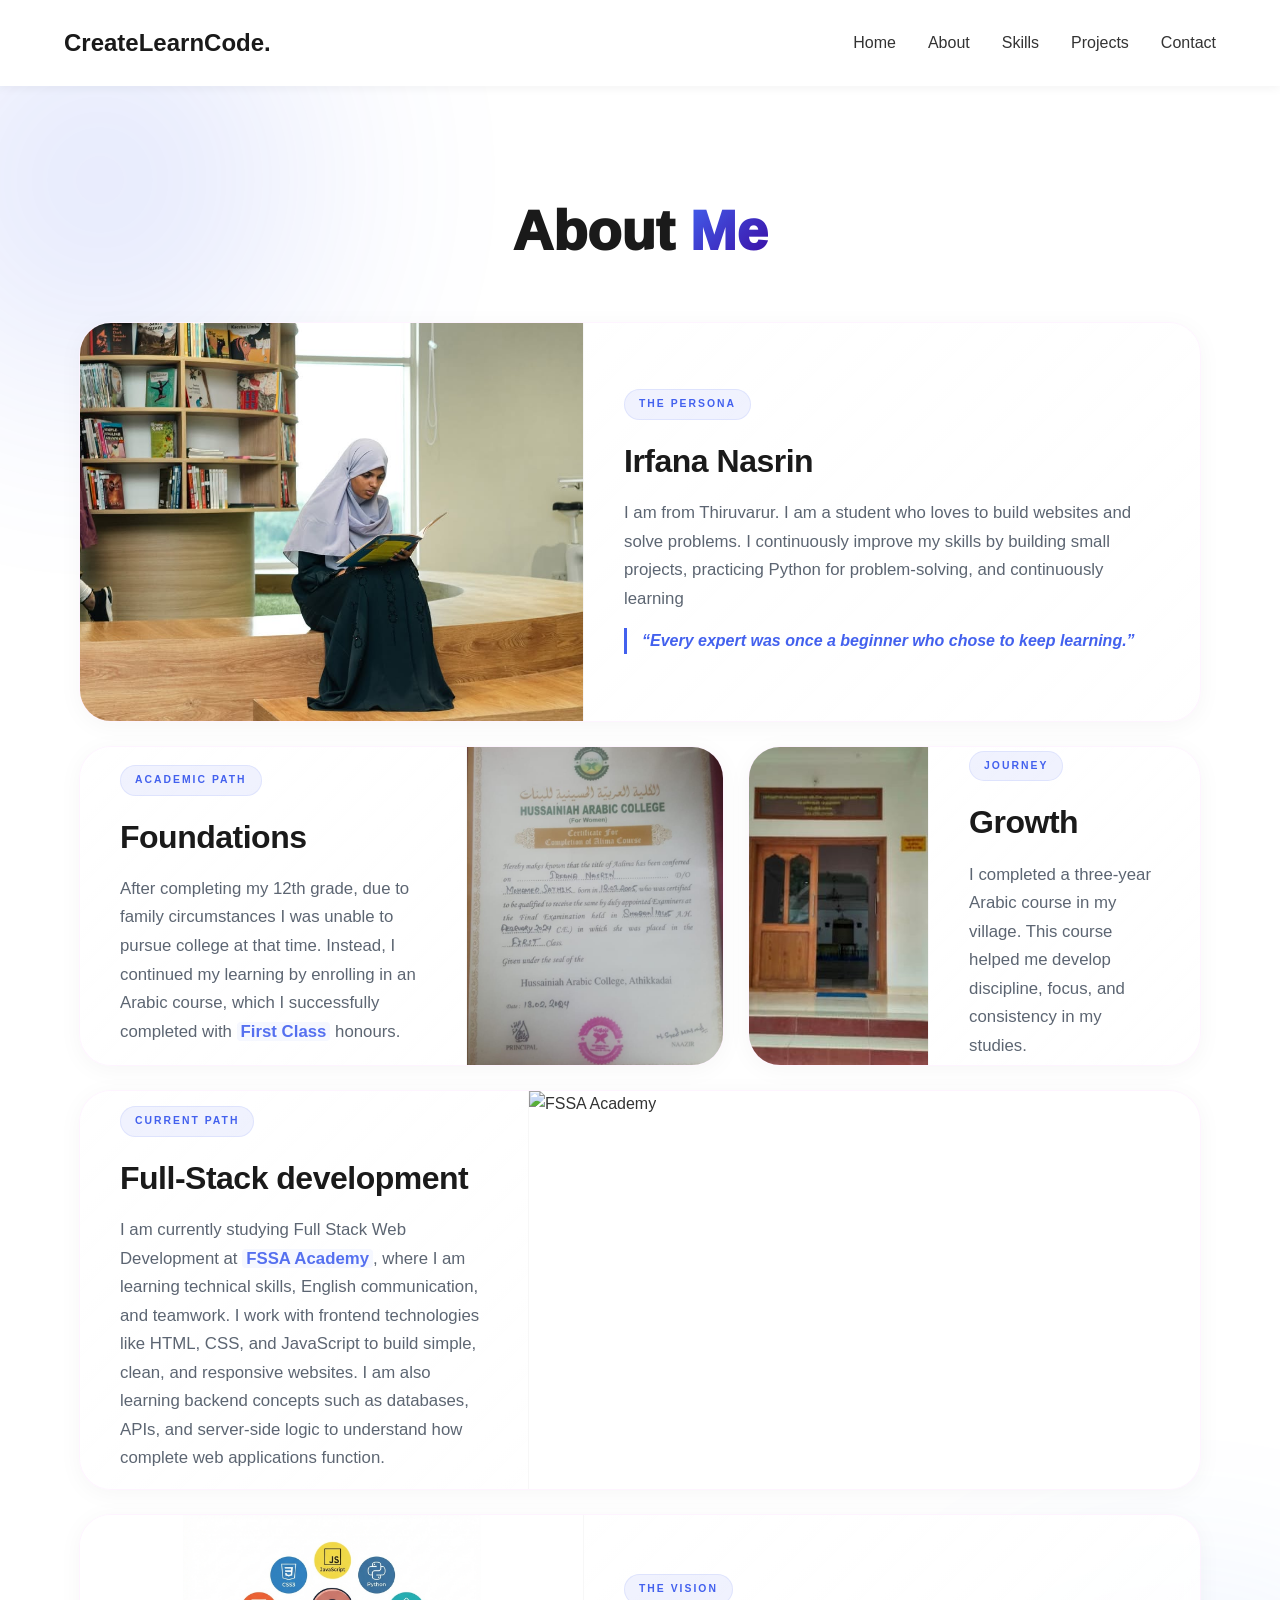
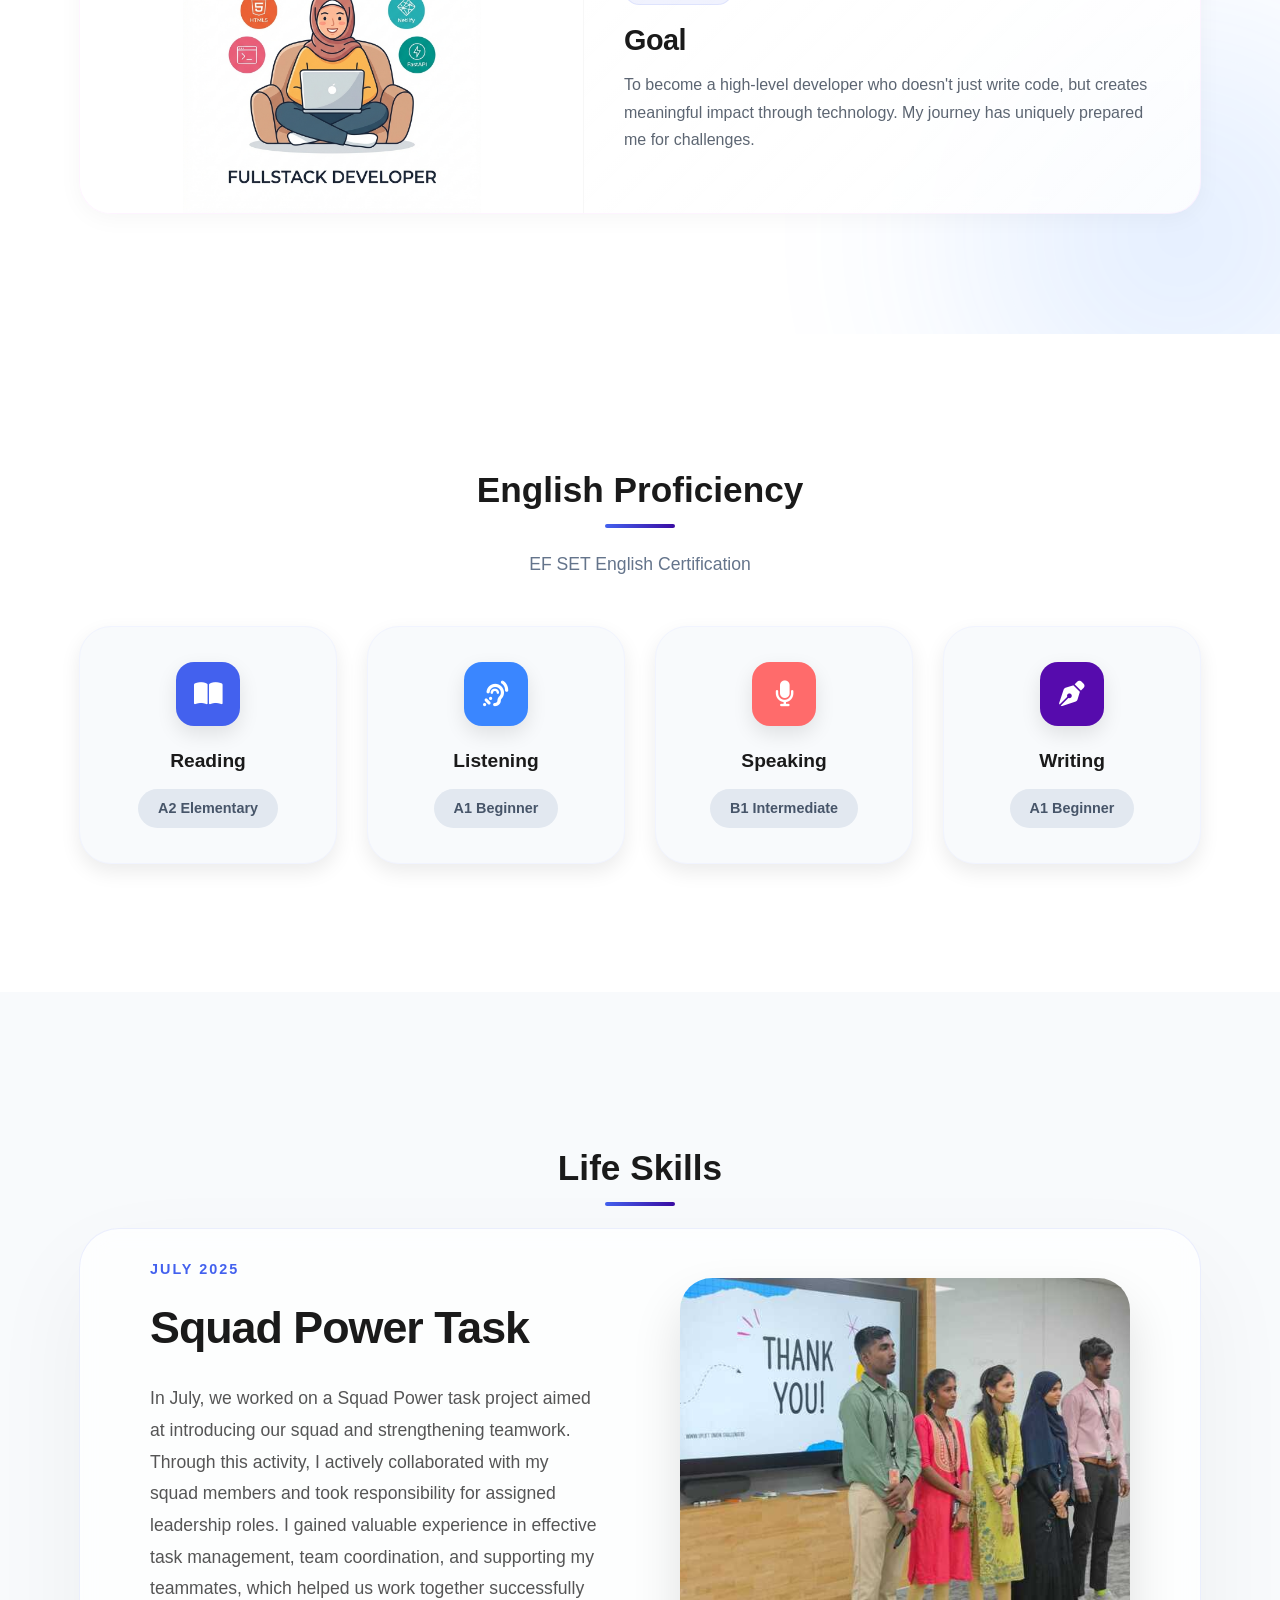
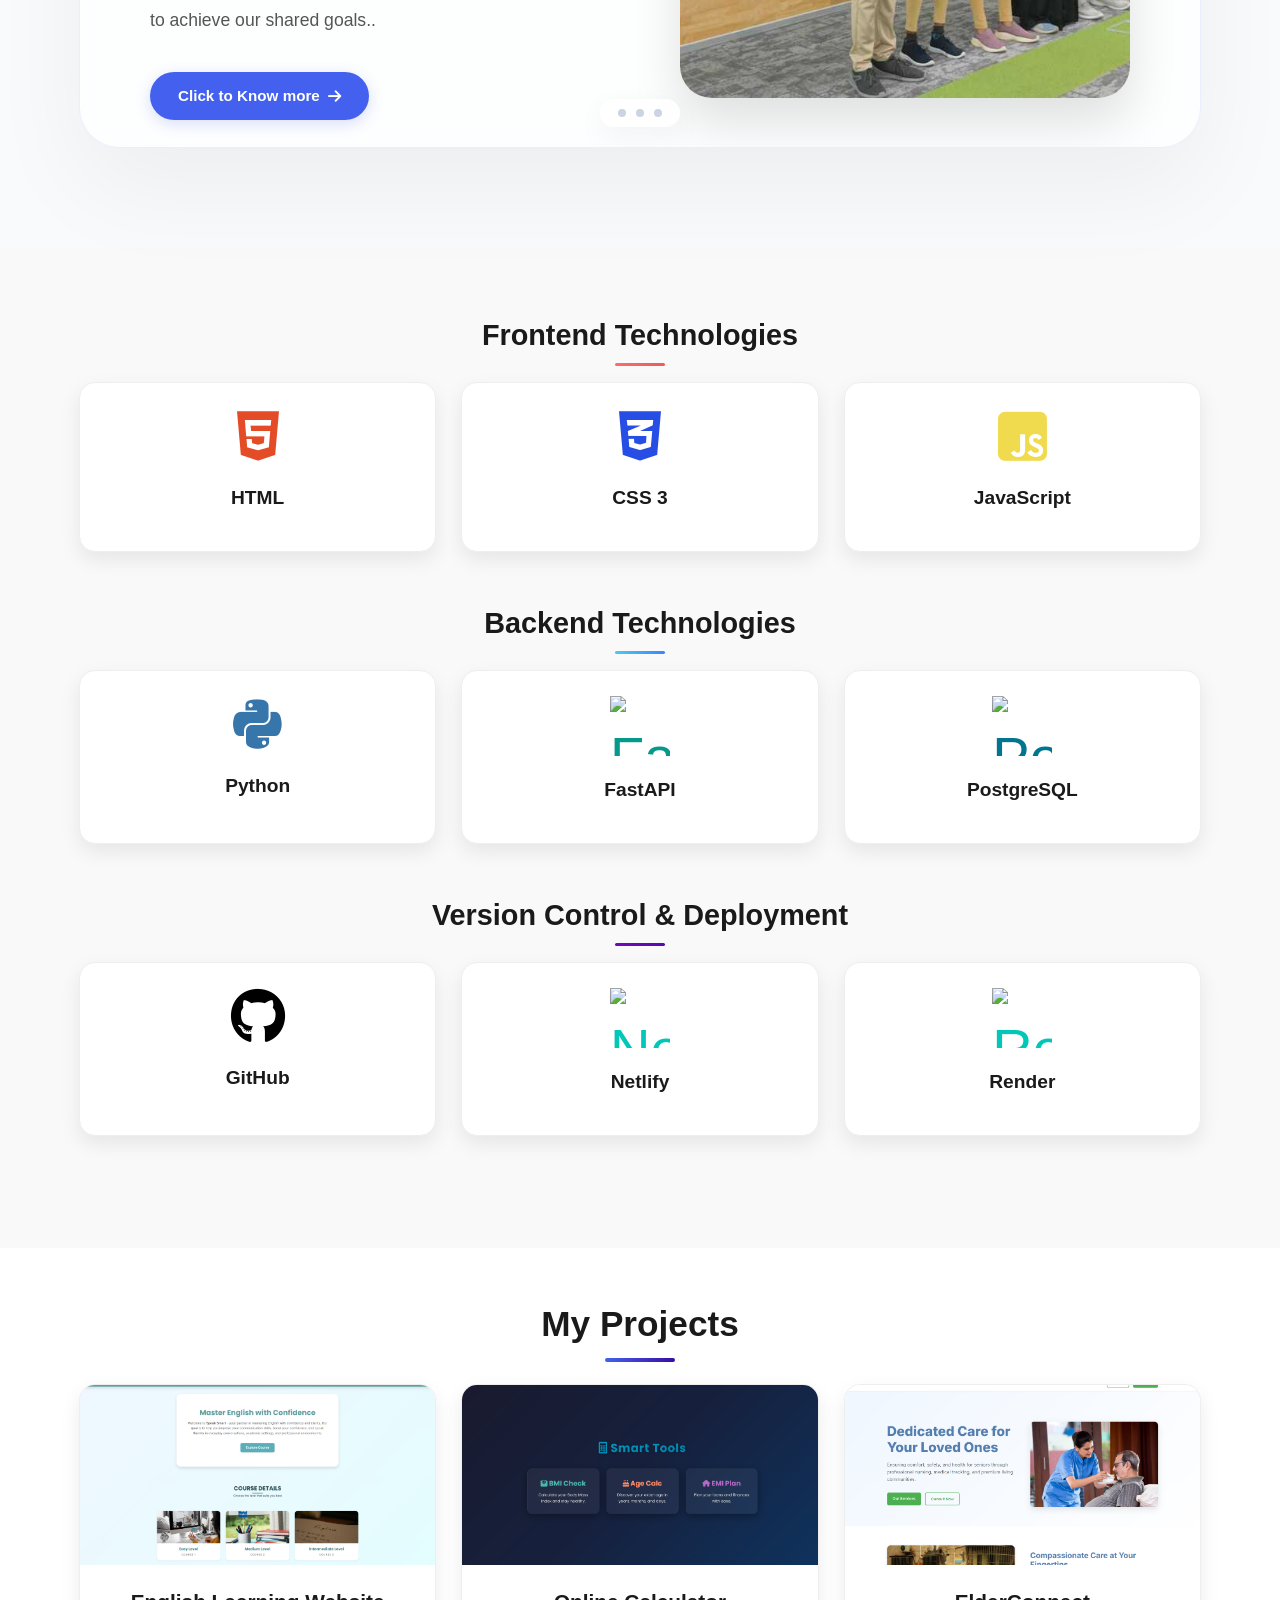
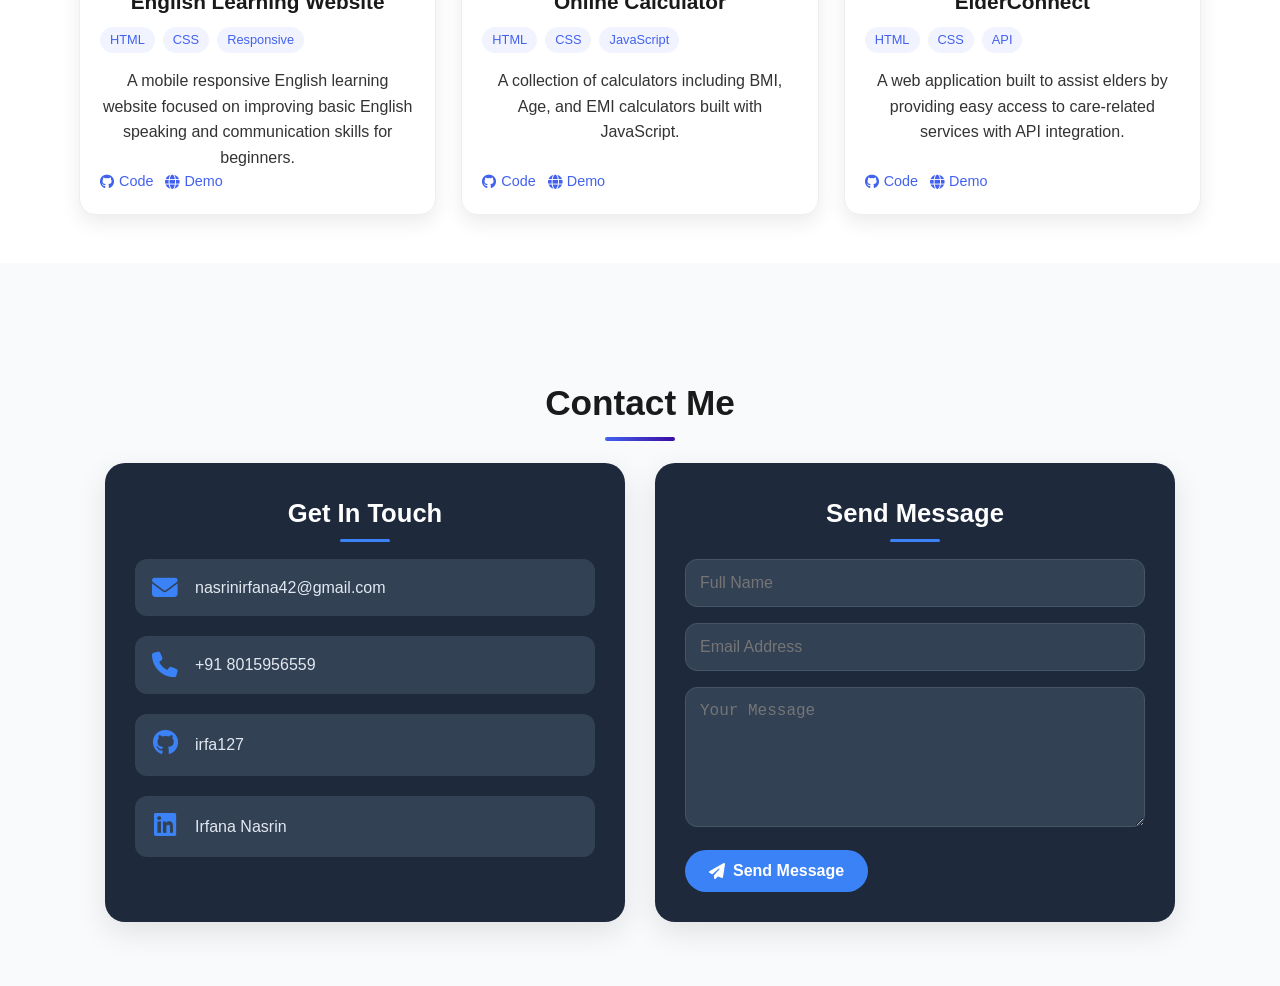
==== about.html @ 5f095c2f "Complete redesign of About section with Premium Split-Card Bento layout and mobile responsiveness im" ====
<!DOCTYPE html>
<html lang="en">

<head>
  <meta charset="UTF-8" />
  <title>Portfolio | Irfana Nasrin</title>
  <meta name="viewport" content="width=device-width, initial-scale=1.0" />
  <link rel="stylesheet" href="https://cdnjs.cloudflare.com/ajax/libs/font-awesome/6.5.1/css/all.min.css"
    integrity="sha512-DTOQO9RWCH3ppGqcWaEA1BIZOC6xxalwEsw9c2QQeAIftl+Vegovlnee1c9QX4TctnWMn13TZye+giMm8e2LwA=="
    crossorigin="anonymous" referrerpolicy="no-referrer" />
  <link rel="stylesheet" href="style.css">

</head>

<body>
  <header class="main-header">
    <div class="logo">
      <h2>CreateLearnCode.</h2>
    </div>
    <nav>
      <ul class="nav-links">
        <li><a href="index.html">Home</a></li>
        <li><a href="#about">About</a></li>
        <li><a href="#skills">Skills</a></li>
        <li><a href="#projects">Projects</a></li>
        <li><a href="#contact">Contact</a></li>
      </ul>
    </nav>
  </header>

  <main>
    <!-- About -->
    <!-- Unique Editorial About Section -->
    <section id="about" class="section-about">
      <div class="container mag-wrapper">
        <header class="mag-header">
          <h1 class="mag-title">About <span>Me</span></h1>
        </header>

        <div class="mag-grid">
          <!-- Main Profile Tile -->
          <div class="mag-tile tile-profile">
            <div class="tile-img-half">
              <img src="assets/Irfana.jpeg" alt="Irfana Nasrin" />
            </div>
            <div class="tile-text-half">
              <span class="tile-badge">The Persona</span>
              <h3>Irfana Nasrin</h3>
              <p>
                I am from Thiruvarur. I am a student who loves to build websites and solve problems. I continuously
                improve my skills by building small projects, practicing Python for problem-solving, and continuously
                learning
              </p>
              <div class="image-quote">
                “Every expert was once a beginner who chose to keep learning.”
              </div>
            </div>
          </div>

          <!-- Education Tile -->
          <div class="mag-tile tile-education">
            <div class="tile-img-half">
              <img src="assets/Arabic_Certificate.jpeg" alt="Education" />
            </div>
            <div class="tile-text-half">
              <span class="tile-badge">Academic Path</span>
              <h3>Foundations</h3>
              <p>
                After completing my 12th grade, due to family circumstances I was unable to pursue college at that time.
                Instead, I continued my learning by enrolling in an Arabic course, which I successfully completed with
                <strong class="highlight">First Class</strong> honours.
              </p>
            </div>
          </div>

          <!-- Madharsha Journey Tile -->
          <div class="mag-tile tile-journey">
            <div class="tile-img-half">
              <img src="assets/Madharsha.jpeg" alt="Madharsha Journey" />
            </div>
            <div class="tile-text-half">
              <span class="tile-badge">Journey</span>
              <h3>Growth</h3>
              <p>
                I completed a three-year Arabic course in my village. This course helped me develop discipline, focus,
                and consistency in my studies.
              </p>
            </div>
          </div>

          <!-- Academy Tile -->
          <div class="mag-tile tile-academy">
            <div class="tile-img-half">
              <img src="assets/Academy.jpg" alt="FSSA Academy" />
            </div>
            <div class="tile-text-half">
              <span class="tile-badge">Current Path</span>
              <h3>Full-Stack development</h3>
              <p>
                I am currently studying Full Stack Web Development at <span class="highlight">FSSA Academy</span>,
                where I am learning technical skills, English communication, and teamwork. I work with frontend
                technologies like HTML, CSS, and JavaScript to build simple, clean, and responsive websites. I am also
                learning backend concepts such as databases, APIs, and server-side logic to understand how complete web
                applications function.
              </p>
            </div>
          </div>

          <!-- Vision Tile -->
          <div class="mag-tile tile-vision">
            <div class="tile-img-half">
              <img src="assets/image copy 24.png" alt="Vision" />
            </div>
            <div class="tile-text-half">
              <span class="tile-badge">The Vision</span>
              <h3>Goal</h3>
              <p>
                To become a high-level developer who doesn't just write code, but creates meaningful impact through
                technology. My journey has uniquely prepared me for challenges.
              </p>
            </div>
          </div>
        </div>
      </div>
    </section>

    <!-- Communication Skills -->
    <section id="communication" class="comm-skills-section">
      <h2 class="section-title">English Proficiency</h2>
      <p class="section-subtitle">EF SET English Certification</p>
      <div class="container">
        <div class="skills-category communication">
          <div class="comm-skills-grid">
            <div class="comm-skill-card" style="--color: #4361ee">
              <div class="comm-icon">
                <i class="fa-solid fa-book-open"></i>
              </div>
              <div class="skill-info">
                <h3>Reading</h3>
                <div class="level-badge active">A2 Elementary</div>
              </div>
            </div>
            <div class="comm-skill-card" style="--color: #3a86ff">
              <div class="comm-icon">
                <i class="fa-solid fa-ear-listen"></i>
              </div>
              <div class="skill-info">
                <h3>Listening</h3>
                <div class="level-badge">A1 Beginner</div>
              </div>
            </div>
            <div class="comm-skill-card" style="--color: #ff6b6b">
              <div class="comm-icon">
                <i class="fa-solid fa-microphone"></i>
              </div>
              <div class="skill-info">
                <h3>Speaking</h3>
                <div class="level-badge">B1 Intermediate</div>
              </div>
            </div>
            <div class="comm-skill-card" style="--color: #560bad">
              <div class="comm-icon">
                <i class="fa-solid fa-pen-nib"></i>
              </div>
              <div class="skill-info">
                <h3>Writing</h3>
                <div class="level-badge">A1 Beginner</div>
              </div>
            </div>
          </div>
        </div>
      </div>
    </section>

    <!-- Life Skills Slider -->
    <section id="life-skills" class="life-skills-section">
      <div class="container life-skills-container">
        <h2 class="section-title">Life Skills</h2>

        <div class="skills-slider-wrapper">
          <!-- CSS Slider Radios -->
          <input type="radio" name="skill-slide" id="s1" class="slide-radio">
          <input type="radio" name="skill-slide" id="s2" class="slide-radio">
          <input type="radio" name="skill-slide" id="s3" class="slide-radio">

          <div class="skills-viewbox">
            <!-- Centralized Indicators (Inside & Center-Bottom) -->
            <div class="slider-controls">
              <div class="slider-indicators">
                <label for="s1" class="indicator"></label>
                <label for="s2" class="indicator"></label>
                <label for="s3" class="indicator"></label>
              </div>
            </div>

            <div class="skills-slides">
              <!-- Slide 1 -->
              <div class="skill-slide s1">
                <div class="slide-content">
                  <div class="slide-text">
                    <span class="slide-date">July 2025</span>
                    <h3>Squad Power Task</h3>
                    <p>In July, we worked on a Squad Power task project aimed at introducing our squad and strengthening
                      teamwork. Through this activity, I actively collaborated with my squad members and took
                      responsibility for assigned leadership roles. I gained valuable experience in effective task
                      management, team coordination, and supporting my teammates, which helped us work together
                      successfully to achieve our shared goals..</p>
                    <a href="https://www.canva.com/design/DAGt-7VIenk/mdPu6lrnAyhFieQrzvxI4w/edit"
                      class="more-link">Click to Know more</a>
                  </div>
                  <div class="slide-image">
                    <img src="assets/image copy 18.png" alt="Squad Power Task" />
                  </div>
                </div>
              </div>

              <!-- Slide 2 -->
              <div class="skill-slide s2">
                <div class="slide-content">
                  <div class="slide-text">
                    <span class="slide-date">August 2025</span>
                    <h3>Product Building Challenge</h3>
                    <p>In August, we did a Product Building Challenge. I worked as the Squad Lead and trained my squad
                      to work well together. During this time, I learned how to handle squad conflicts and improve team
                      coordination. Through this challenge, I improved my leadership skills and received recognition
                      with a certificate for performing well in the Squad Power Task.</p>
                    <a href="https://gamma.app/docs/Info-glides--riclya76yapfy20?mode=doc" class="more-link">Click to
                      Know more</a>
                  </div>
                  <div class="slide-image">
                    <img src="assets/WhatsApp Image 2026-01-09 at 9.09.20 AM.jpeg" alt="Product Building" />
                  </div>
                </div>
              </div>

              <!-- Slide 3 -->
              <div class="skill-slide s3">
                <div class="slide-content">
                  <div class="slide-text">
                    <span class="slide-date">December 2025</span>
                    <h3>Workplace Study Project</h3>
                    <p>In December, we worked on a Workplace Study project. For the first time, I spoke with random
                      people and collected data, which improved my confidence and networking skills. Using this network,
                      I collaborated with my team and presented our work successfully <span id="achieve">We won first
                        prize and built strong squad collaboration.</span></p>
                    <a href="https://www.canva.com/design/DAG547lBUgM/6wkaPNjbbDNd9juBCz1skg/edit"
                      class="more-link">Click to Know more</a>
                  </div>
                  <div class="slide-image">
                    <img src="assets/WhatsApp Image 2026-01-09 at 9.09.11 AM.jpeg" alt="Workplace Study" />
                  </div>
                </div>
              </div>
            </div>
          </div>
        </div>
      </div>
    </section>

    <!-- Skills -->
    <section id="skills" class="skills-section">
      <div class="container">
        <div class="skills-category frontend">
          <h3 class="category-title" style="--category-color: #ff6b6b">
            Frontend Technologies
          </h3>
          <div class="skills-grid">
            <div class="skill-card html" style="--color: #e34c26">
              <div class="skill-icon"><i class="fa-brands fa-html5"></i></div>
              <div class="skill-info">
                <h3>HTML</h3>
              </div>
            </div>
            <div class="skill-card css" style="--color: #264de4">
              <div class="skill-icon"><i class="fa-brands fa-css3-alt"></i></div>
              <div class="skill-info">
                <h3>CSS 3</h3>
              </div>
            </div>

            <div class="skill-card js" style="--color: #f0db4f">
              <div class="skill-icon"><i class="fa-brands fa-square-js"></i></div>
              <div class="skill-info">
                <h3>JavaScript</h3>
              </div>
            </div>
          </div>
        </div>

        <div class="skills-category backend">
          <h3 class="category-title" style="--category-color: #4cc9f0">
            Backend Technologies
          </h3>
          <div class="skills-grid">
            <div class="skill-card python" style="--color: #3776ab">
              <div class="skill-icon"><i class="fa-brands fa-python"></i></div>
              <div class="skill-info">
                <h3>Python</h3>
              </div>
            </div>
            <div class="skill-card fastapi" style="--color: #05998b">
              <div class="skill-icon"><img
                  src="https://cdn.jsdelivr.net/gh/devicons/devicon@latest/icons/fastapi/fastapi-original.svg"
                  alt="FastAPI" /></div>
              <div class="skill-info">
                <h3>FastAPI</h3>
              </div>
            </div>
            <div class="skill-card postgresql" style="--color: #00758f">
              <div class="skill-icon"><img
                  src="https://cdn.jsdelivr.net/gh/devicons/devicon@latest/icons/postgresql/postgresql-original.svg"
                  alt="PostgreSQL" /></div>
              <div class="skill-info">
                <h3>PostgreSQL</h3>
              </div>
            </div>
          </div>
        </div>

        <div class="skills-category devops">
          <h3 class="category-title" style="--category-color: #7209b7">
            Version Control & Deployment
          </h3>
          <div class="skills-grid">
            <div class="skill-card github" style="--color: black">
              <div class="skill-icon"><i class="fa-brands fa-github"></i></div>
              <div class="skill-info">
                <h3>GitHub</h3>
              </div>
            </div>
            <div class="skill-card netlify" style="--color: #00c7b7">
              <div class="skill-icon"><img
                  src="https://cdn.jsdelivr.net/gh/devicons/devicon@latest/icons/netlify/netlify-original.svg"
                  alt="Netlify" /></div>
              <div class="skill-info">
                <h3>Netlify</h3>
              </div>
            </div>
            <div class="skill-card netlify" style="--color: #00c7b7">
              <div class="skill-icon"><img src="https://cdn.simpleicons.org/render" alt="Render" /></div>
              <div class="skill-info">
                <h3>Render</h3>
              </div>
            </div>
          </div>
        </div>
      </div>
    </section>

    <!-- Projects -->
    <section id="projects" class="section-projects">
      <h2 class="section-title">My Projects</h2>
      <div class="container">
        <div class="projects-grid">
          <article class="project-card-compact">
            <div class="project-img-container">
              <img src="assets/image copy 13.png" alt="English Learning Website" />
            </div>
            <div class="project-content">
              <h3>English Learning Website</h3>
              <div class="project-tech">
                <span class="tech-tag">HTML</span>
                <span class="tech-tag">CSS</span>
                <span class="tech-tag">Responsive</span>
              </div>
              <p>
                A mobile responsive English learning website focused on
                improving basic English speaking and communication skills for
                beginners.
              </p>
              <div class="project-links-compact">
                <a href="https://github.com/irfa127/Speak_Smart-static-website" target="_blank"
                  class="project-link github">
                  <i class="fa-brands fa-github"></i> Code
                </a>
                <a href="https://irfa127.github.io/Speak_Smart-static-website/" target="_blank"
                  class="project-link demo">
                  <i class="fa-solid fa-globe"></i> Demo
                </a>
              </div>
            </div>
          </article>

          <article class="project-card-compact">
            <div class="project-img-container">
              <img src="assets/image copy 23.png" alt="Online Calculator" />
            </div>
            <div class="project-content">
              <h3>Online Calculator</h3>
              <div class="project-tech">
                <span class="tech-tag">HTML</span>
                <span class="tech-tag">CSS</span>
                <span class="tech-tag">JavaScript</span>
              </div>
              <p>
                A collection of calculators including BMI, Age, and EMI
                calculators built with JavaScript.
              </p>
              <div class="project-links-compact">
                <a href="https://github.com/irfa127/online-calculator" target="_blank" class="project-link github">
                  <i class="fa-brands fa-github"></i> Code
                </a>
                <a href="https://unique-horse-f948ac.netlify.app" target="_blank" class="project-link demo">
                  <i class="fa-solid fa-globe"></i> Demo
                </a>
              </div>
            </div>
          </article>

          <article class="project-card-compact">
            <div class="project-img-container">
              <img src="assets/Screenshot 2026-03-04 144028.png" alt="ElderConnect" />
            </div>
            <div class="project-content">
              <h3>ElderConnect</h3>
              <div class="project-tech">
                <span class="tech-tag">HTML</span>
                <span class="tech-tag">CSS</span>
                <span class="tech-tag">API</span>
              </div>
              <p>
                A web application built to assist elders by providing easy
                access to care-related services with API integration.
              </p>
              <div class="project-links-compact">
                <a href="https://github.com/irfa127/ElderConnect" target="_blank" class="project-link github">
                  <i class="fa-brands fa-github"></i> Code
                </a>
                <a href="https://frontend-elder-project.vercel.app/" target="_blank" class="project-link demo">
                  <i class="fa-solid fa-globe"></i> Demo
                </a>
              </div>
            </div>
          </article>
        </div>
      </div>
    </section>

  </main>

  <!-- === CONTACT SECTION === -->
  <section id="contact">
    <h2 class="section-title">Contact Me</h2>
    <div class="contact-container">
      <!-- Get In Touch -->
      <div class="contact-card">
        <h2>Get In Touch</h2>
        <div class="contact-info">
          <div class="info-item">
            <i class="fa-solid fa-envelope"></i>
            <span>nasrinirfana42@gmail.com</span>
          </div>
          <div class="info-item">
            <i class="fa-solid fa-phone"></i>
            <span>+91 8015956559</span>
          </div>
          <div class="info-item">
            <a href="https://github.com/irfa127" target="_blank">
              <i class="fa-brands fa-github"></i>
            </a>
            <span>irfa127</span>
          </div>
          <div class="info-item">
            <a href="https://www.linkedin.com/in/irfana-nasrin-1a4b22385" target="_blank">
              <i class="fa-brands fa-linkedin"></i>
            </a>
            <span>Irfana Nasrin</span>
          </div>
        </div>
      </div>

      <!-- Send Message -->
      <div class="contact-card">
        <h2>Send Message</h2>
        <form id="contactForm">
          <input type="text" name="from_name" placeholder="Full Name" required />
          <input type="email" name="reply_to" placeholder="Email Address" required />
          <textarea name="message" placeholder="Your Message" required></textarea>
          <button type="submit" class="submit-btn" id="submitBtn">
            <i class="fa-solid fa-paper-plane"></i> Send Message
          </button>
        </form>
      </div>
    </div>
  </section>

  <script src="https://cdnjs.cloudflare.com/ajax/libs/font-awesome/6.5.1/js/all.min.js"></script>
  <!-- EmailJS Integration -->
  <script type="text/javascript" src="https://cdn.jsdelivr.net/npm/@emailjs/browser@4/dist/email.min.js"></script>
  <script type="text/javascript">
    /* 
    // === EMAILJS CONFIGURATION (Commented) ===
    (function () {
      emailjs.init("YOUR_PUBLIC_KEY");
    })();
    */

    document.addEventListener("DOMContentLoaded", function () {
      // Smooth Scroll
      document.querySelectorAll('a[href^="#"]').forEach((link) => {
        link.addEventListener("click", function (e) {
          e.preventDefault();
          const target = document.querySelector(this.getAttribute("href"));
          if (target) {
            window.scrollTo({
              top: target.offsetTop - 80,
              behavior: "smooth",
            });
          }
        });
      });

      const contactForm = document.getElementById("contactForm");
      const submitBtn = document.getElementById("submitBtn");

      contactForm?.addEventListener("submit", function (e) {
        e.preventDefault();

        // Form is currently under maintenance
        alert("Email sending via form is currently being set up. Please reach out via email directly!");

        /*
        // === EMAILJS SENDING LOGIC (Commented) ===
        submitBtn.innerHTML = '<i class="fa-solid fa-spinner fa-spin"></i> Sending...';
        submitBtn.disabled = true;

        emailjs.sendForm('service_id', 'template_id', this)
          .then(() => {
            alert("Success! Your message has been sent.");
            contactForm.reset();
          }, (error) => {
            console.error('FAILED...', error);
            alert("Oops! Something went wrong.");
          })
          .finally(() => {
            submitBtn.innerHTML = '<i class="fa-solid fa-paper-plane"></i> Send Message';
            submitBtn.disabled = false;
          });
        */
      });
    });
  </script>
</body>

</html>
---- style.css ----
* {
  margin: 0;
  padding: 0;
  box-sizing: border-box;
}

body {
  background-color: #ffffff;
  font-family: "Segoe UI", Tahoma, Geneva, Verdana, sans-serif;
  color: #333;
  line-height: 1.6;
  overflow-x: hidden;
}

.main-header {
  display: flex;
  justify-content: space-between;
  align-items: center;
  padding: 1.5rem 5%;
  background-color: #ffffff;
  box-shadow: 0 2px 10px rgba(0, 0, 0, 0.05);
  position: fixed;
  width: 100%;
  top: 0;
  z-index: 1000;
}

.logo h2 {
  font-size: 1.5rem;
  color: #1a1a1a;
  font-weight: 700;
}

.nav-links {
  display: flex;
  list-style: none;
  gap: 2rem;
}

.nav-links a {
  text-decoration: none;
  color: #333;
  font-weight: 500;
  transition: color 0.3s;
  position: relative;
}

.nav-links a::after {
  content: "";
  position: absolute;
  bottom: -5px;
  left: 0;
  width: 0;
  height: 2px;
  background-color: #4361ee;
  transition: width 0.3s;
}

.nav-links a:hover::after {
  width: 100%;
}

.nav-links a:hover {
  color: #4361ee;
}

main {
  margin-top: 80px;
  padding-bottom: 3rem;
}

.section-title {
  text-align: center;
  font-size: 2.2rem;
  margin: 3rem 0 2rem;
  color: #1a1a1a;
  position: relative;
}

.section-title::after {
  content: "";
  position: absolute;
  bottom: -10px;
  left: 50%;
  transform: translateX(-50%);
  width: 70px;
  height: 4px;
  background: linear-gradient(90deg, #4361ee, #3a0ca3);
  border-radius: 2px;
}

.container {
  width: 90%;
  max-width: 1200px;
  margin: 0 auto;
  padding: 0 15px;
}

/* === Premium Split-Card Bento === */
.section-about {
  padding: 120px 0;
  background: #ffffff;
  overflow: hidden;
  position: relative;
}

/* Floating High-Tech Accents */
.section-about::before,
.section-about::after {
  content: "";
  position: absolute;
  width: 400px;
  height: 400px;
  border-radius: 50%;
  filter: blur(120px);
  z-index: 0;
  opacity: 0.15;
  pointer-events: none;
}

.section-about::before {
  top: -100px;
  left: -100px;
  background: #4361ee;
}

.section-about::after {
  bottom: -100px;
  right: -100px;
  background: #3a86ff;
}

.mag-header {
  margin-bottom: 60px;
  text-align: center;
  position: relative;
  z-index: 10;
}

.mag-subtitle {
  font-size: 0.85rem;
  font-weight: 800;
  letter-spacing: 4px;
  color: #4361ee;
  text-transform: uppercase;
  display: block;
  margin-bottom: 10px;
}

.mag-title {
  font-size: 3.5rem;
  font-weight: 950;
  color: #1a1a1a;
  line-height: 1.1;
}

.mag-title span {
  background: linear-gradient(135deg, #4361ee, #3a0ca3);
  -webkit-background-clip: text;
  background-clip: text;
  -webkit-text-fill-color: transparent;
}

.mag-grid {
  display: grid;
  grid-template-columns: repeat(12, 1fr);
  grid-auto-rows: minmax(100px, auto);
  gap: 24px;
  max-width: 1250px;
  margin: 0 auto;
  position: relative;
  z-index: 1;
}

.mag-tile {
  background: rgba(255, 255, 255, 0.8);
  backdrop-filter: blur(10px);
  -webkit-backdrop-filter: blur(10px);
  border-radius: 32px;
  overflow: hidden;
  display: flex;
  box-shadow: 0 4px 24px rgba(0, 0, 0, 0.04);
  border: 1px solid rgba(241, 144, 255, 0.1);
  transition: all 0.6s cubic-bezier(0.16, 1, 0.3, 1);
}

.mag-tile:hover {
  transform: translateY(-10px) scale(1.01);
  box-shadow: 0 40px 80px rgba(67, 97, 238, 0.12);
  border-color: rgba(67, 97, 238, 0.3);
}

.tile-img-half {
  flex: 0 0 45%;
  position: relative;
  overflow: hidden;
  border-right: 1px solid rgba(0, 0, 0, 0.03);
}

.mag-tile:hover .tile-img-half {
  border-right-color: rgba(67, 97, 238, 0.1);
}

.tile-img-half img {
  width: 100%;
  height: 100%;
  object-fit: cover;
  transition: transform 1s cubic-bezier(0.2, 0, 0.2, 1);
}

.mag-tile:hover .tile-img-half img {
  transform: scale(1.1);
}

.tile-text-half {
  flex: 1;
  padding: 35px 40px;
  display: flex;
  flex-direction: column;
  justify-content: center;
  background: linear-gradient(135deg, rgba(255, 255, 255, 0.5) 0%, rgba(255, 255, 255, 0) 100%);
}

.tile-badge {
  font-size: 0.65rem;
  font-weight: 800;
  color: #4361ee;
  background: rgba(67, 97, 238, 0.08);
  padding: 6px 14px;
  border-radius: 100px;
  display: inline-block;
  width: fit-content;
  margin-bottom: 24px;
  text-transform: uppercase;
  letter-spacing: 2px;
  border: 1px solid rgba(67, 97, 238, 0.1);
}

.tile-text-half h3 {
  font-size: 2rem;
  font-weight: 900;
  color: #1a1a1a;
  margin-bottom: 20px;
  line-height: 1.1;
  letter-spacing: -0.5px;
}

.tile-text-half p {
  font-size: 1.05rem;
  color: #4b5563;
  line-height: 1.7;
  opacity: 0.9;
}

/* Specific Tile Layout Scoping */
/* Mosaic Grid Spans */
.tile-profile {
  grid-column: span 12;
  height: 400px;
}

.tile-education {
  grid-column: span 7;
  height: 320px;
}

.tile-journey {
  grid-column: span 5;
  height: 320px;
}

.tile-academy {
  grid-column: span 12;
  height: 400px;
}

.tile-academy .tile-img-half {
  flex: 0 0 60%;
}

.tile-vision {
  grid-column: span 12;
  height: 300px;
  display: flex;
}

.tile-vision .tile-img-half {
  flex: 0 0 45%;
  position: relative;
  overflow: hidden;
  border-right: 1px solid rgba(0, 0, 0, 0.03);
}

.tile-vision .tile-text-half {
  flex: 1;
  padding: 35px 40px;
  display: flex;
  flex-direction: column;
  justify-content: center;
  background: linear-gradient(135deg, rgba(255, 255, 255, 0.5) 0%, rgba(255, 255, 255, 0) 100%);
}

.tile-vision .tile-badge {
  margin: 0 0 20px;
}

.tile-vision .tile-text-half h3 {
  font-size: 1.8rem;
  margin-bottom: 15px;
}

.tile-vision .tile-text-half p {
  font-size: 1rem;
}

.tile-vision .tile-img-half {
  background: #ffffff;
}

.tile-vision .tile-img-half img {
  object-fit: contain;
}

/* Alternating Visuals & Borders */
.tile-education .tile-img-half,
.tile-academy .tile-img-half {
  order: 2;
  border-right: none;
  border-left: 1px solid rgba(0, 0, 0, 0.03);
}

.tile-journey .tile-img-half {
  flex: 0 0 40%;
}

.tile-education .tile-img-half {
  flex: 0 0 40%;
}

.mag-tile:hover .tile-education .tile-img-half,
.mag-tile:hover .tile-academy .tile-img-half {
  border-left-color: rgba(67, 97, 238, 0.1);
}

.highlight {
  color: #4361ee;
  font-weight: 800;
}

.image-quote {
  font-style: italic;
  color: #4b5563;
  font-weight: 600;
  margin-top: 25px;
  padding-left: 20px;
  border-left: 4px solid #4361ee;
}

@media (max-width: 1100px) {
  .tile-education {
    grid-column: span 12;
    height: 450px;
  }

  .tile-journey {
    grid-column: span 12;
    height: 450px;
  }

  .tile-vision {
    grid-column: span 12;
    height: auto;
    flex-direction: row;
  }

  .tile-vision .tile-img-half {
    flex: 0 0 45%;
  }
}

@media (max-width: 768px) {
  .section-about {
    padding: 80px 0;
  }

  .mag-title {
    font-size: 2.5rem;
  }

  .mag-tile {
    flex-direction: column !important;
    height: auto !important;
  }

  .tile-img-half {
    height: 300px !important;
    flex: none !important;
    border-right: none !important;
    border-left: none !important;
    border-bottom: 1px solid rgba(0, 0, 0, 0.03);
    order: 0 !important;
  }

  .tile-text-half {
    padding: 30px !important;
  }

  .tile-text-half h3 {
    font-size: 1.6rem;
  }
}

.highlight {
  color: #4361ee;
  font-weight: 800;
  background: rgba(67, 97, 238, 0.05);
  padding: 0 4px;
  border-radius: 4px;
}

.image-quote {
  font-style: italic;
  color: #4361ee;
  font-weight: 600;
  margin-top: 15px;
  border-left: 3px solid #4361ee;
  padding-left: 15px;
}

@media (max-width: 1024px) {
  .mag-grid {
    grid-template-columns: repeat(2, 1fr);
    grid-auto-rows: minmax(300px, auto);
  }

  .tile-profile,
  .tile-education,
  .tile-journey,
  .tile-academy,
  .tile-vision {
    grid-column: span 1;
    grid-row: span 1;
  }

  .tile-profile,
  .tile-vision {
    grid-column: span 2;
  }
}

@media (max-width: 768px) {
  .mag-title {
    font-size: 2.5rem;
  }

  .mag-grid {
    grid-template-columns: 1fr;
  }

  .tile-profile,
  .tile-education,
  .tile-journey,
  .tile-academy,
  .tile-vision {
    grid-column: span 1;
    height: 400px;
  }

  .profile-box,
  .info-box {
    padding: 20px;
    border-radius: 20px;
  }
}

/* Skills Sections */
.skills-section {
  padding: 4rem 0;
  background-color: #f9f9f9;
}

.skills-category {
  margin-bottom: 3rem;
}

.category-title {
  font-size: 1.8rem;
  margin-bottom: 1.5rem;
  color: #1a1a1a;
  text-align: center;
  position: relative;
}

.category-title::after {
  content: "";
  position: absolute;
  bottom: -8px;
  left: 50%;
  transform: translateX(-50%);
  width: 50px;
  height: 3px;
  background: var(--category-color, #4361ee);
  border-radius: 3px;
}

.frontend .category-title::after {
  background: linear-gradient(90deg, #ff6b6b, #ee5a5a);
}

.backend .category-title::after {
  background: linear-gradient(90deg, #4cc9f0, #3a86ff);
}

.devops .category-title::after {
  background: linear-gradient(90deg, #7209b7, #560bad);
}

.communication .category-title::after {
  background: linear-gradient(90deg, #ff9e6d, #ff6b6b);
}

.skills-grid,
.comm-skills-grid,
.projects-grid {
  display: grid;
  grid-template-columns: repeat(auto-fill, minmax(280px, 1fr));
  gap: 25px;
  margin-top: 1.5rem;
}

.skill-card,
.comm-skill-card,
.project-card-compact {
  background: white;
  border-radius: 16px;
  padding: 25px;
  text-align: center;
  box-shadow: 0 8px 20px rgba(0, 0, 0, 0.08);
  transition: all 0.3s ease;
  position: relative;
  overflow: hidden;
  border: 1px solid #eee;
}

.skill-card:hover,
.comm-skill-card:hover,
.project-card-compact:hover {
  transform: translateY(-8px);
  box-shadow: 0 12px 25px rgba(0, 0, 0, 0.12);
}

.skill-info h3,
.project-content h3 {
  font-size: 1.3rem;
  margin-bottom: 8px;
  color: #1a1a1a;
}

.skill-icon {
  font-size: 3.5rem;
  margin-bottom: 1.2rem;
  color: var(--color, #4361ee);
  display: flex;
  justify-content: center;
  align-items: center;
  transition: transform 0.3s ease;
}

.skill-icon img {
  width: 60px;
  height: 60px;
  object-fit: contain;
}

.skill-card:hover .skill-icon {
  transform: scale(1.1);
}

.percent {
  font-weight: 700;
  color: var(--color, #4361ee);
  font-size: 1.1rem;
}

.progress-container {
  height: 10px;
  background: #e9ecef;
  border-radius: 10px;
  overflow: hidden;
  margin-top: 10px;
}

.progress-bar {
  height: 100%;
  border-radius: 10px;
  background: var(--color, linear-gradient(90deg, #4361ee, #3a0ca3));
  width: 0;
  transition: width 1.5s ease-out;
}

/* Projects */
.project-card-compact {
  padding: 0;
  display: flex;
  flex-direction: column;
  height: 100%;
}

.project-img-container {
  height: 180px;
  overflow: hidden;
}

.project-img-container img {
  width: 100%;
  height: 100%;
  object-fit: cover;
  transition: transform 0.5s ease;
}

.project-card-compact:hover .project-img-container img {
  transform: scale(1.05);
}

.project-content {
  padding: 20px;
  flex-grow: 1;
  display: flex;
  flex-direction: column;
}

.project-tech {
  display: flex;
  flex-wrap: wrap;
  gap: 8px;
  margin-bottom: 15px;
}

.tech-tag {
  background: #f1f4ff;
  color: #4361ee;
  padding: 3px 10px;
  border-radius: 20px;
  font-size: 0.8rem;
  font-weight: 500;
}

.project-links-compact {
  display: flex;
  gap: 12px;
  margin-top: auto;
}

.project-link {
  display: flex;
  align-items: center;
  gap: 5px;
  color: #4361ee;
  text-decoration: none;
  font-weight: 500;
  font-size: 0.9rem;
  transition: color 0.3s;
}

.project-link:hover {
  color: #3a0ca3;
}

.section-subtitle {
  text-align: center;
  color: #64748b;
  font-size: 1.1rem;
  margin: -1.5rem 0 3rem;
  margin-top: 5px;
}

/* Communication Skills - 4 Card Layout */
.comm-skills-section {
  padding: 80px 0;
  background: #ffffff;
}

.comm-skills-grid {
  display: grid;
  grid-template-columns: repeat(auto-fit, minmax(240px, 1fr));
  gap: 30px;
  margin-top: 20px;
}

.comm-skill-card {
  background: #f8fafc;
  padding: 35px 25px;
  border-radius: 32px;
  text-align: center;
  border: 1px solid #f1f4ff;
  transition: all 0.4s cubic-bezier(0.175, 0.885, 0.32, 1.275);
  display: flex;
  flex-direction: column;
  align-items: center;
  gap: 20px;
  position: relative;
  overflow: hidden;
}

.comm-skill-card:hover {
  transform: translateY(-12px);
  border-color: var(--color);
  box-shadow: 0 20px 40px rgba(0, 0, 0, 0.05);
}

.comm-icon {
  width: 64px;
  height: 64px;
  background: var(--color);
  display: flex;
  align-items: center;
  justify-content: center;
  border-radius: 18px;
  color: white;
  font-size: 1.6rem;
  box-shadow: 0 8px 20px rgba(0, 0, 0, 0.1);
}

.comm-skill-card:hover .comm-icon {
  transform: rotate(10deg);
}

.skill-info {
  display: flex;
  flex-direction: column;
  align-items: center;
}

.skill-info h3 {
  font-size: 1.2rem;
  color: #1a1a1a;
  margin-bottom: 12px;
  font-weight: 800;
}

.level-badge {
  display: inline-block;
  padding: 8px 20px;
  background: #e2e8f0;
  color: #475569;
  border-radius: 50px;
  font-size: 0.9rem;
  font-weight: 700;
  transition: all 0.3s;
}

.comm-skill-card:hover .level-badge {
  background: var(--color);
  color: white;
  transform: scale(1.05);
}

.level-badge.premium {
  background: linear-gradient(135deg, #ffd700, #ffa500);
  color: #a0522d;
  box-shadow: 0 4px 12px rgba(255, 215, 0, 0.3);
}

/* === Optimized Pure CSS Life Skills Slider === */
.life-skills-section {
  padding: 100px 0;
  background: #f8fafc;
}

.life-skills-container {
  max-width: 1250px;
  margin: 0 auto;
  padding: 0 15px;
}

.skills-slider-wrapper {
  position: relative;
  width: 100%;
  margin-top: 20px;
  /* Reduced gap from 50px */
}

.slide-radio {
  display: none;
}

.skills-viewbox {
  overflow: hidden;
  border-radius: 40px;
  background: rgba(255, 255, 255, 0.7);
  backdrop-filter: blur(15px);
  -webkit-backdrop-filter: blur(15px);
  box-shadow: 0 40px 100px rgba(0, 0, 0, 0.05);
  border: 1px solid rgba(67, 97, 238, 0.1);
  position: relative;
  height: 520px;
  /* Slightly more compact height */
  width: 100%;
  margin: 0 auto;
}

.skills-slides {
  display: flex;
  width: 300%;
  height: 100%;
  transition: transform 0.8s cubic-bezier(0.645, 0.045, 0.355, 1);
  animation: auto-slide 15s infinite;
}

.skill-slide {
  width: 33.333%;
  height: 100%;
  padding: 50px 70px;
  /* More horizontal breathing room */
  flex-shrink: 0;
  display: flex;
  align-items: center;
}

@keyframes auto-slide {

  0%,
  28% {
    transform: translateX(0);
  }

  33%,
  61% {
    transform: translateX(-33.333%);
  }

  66%,
  94% {
    transform: translateX(-66.666%);
  }

  100% {
    transform: translateX(0);
  }
}

@keyframes dot-sync-1 {

  0%,
  28% {
    width: 25px;
    background: #4361ee;
    border-radius: 10px;
  }

  33%,
  94% {
    width: 8px;
    background: #cbd5e1;
    border-radius: 50%;
  }

  100% {
    width: 25px;
    background: #4361ee;
    border-radius: 10px;
  }
}

@keyframes dot-sync-2 {

  0%,
  28% {
    width: 8px;
    background: #cbd5e1;
    border-radius: 50%;
  }

  33%,
  61% {
    width: 25px;
    background: #4361ee;
    border-radius: 10px;
  }

  66%,
  100% {
    width: 8px;
    background: #cbd5e1;
    border-radius: 50%;
  }
}

@keyframes dot-sync-3 {

  0%,
  61% {
    width: 8px;
    background: #cbd5e1;
    border-radius: 50%;
  }

  66%,
  94% {
    width: 25px;
    background: #4361ee;
    border-radius: 10px;
  }

  94.1%,
  100% {
    width: 8px;
    background: #cbd5e1;
    border-radius: 50%;
  }
}

.indicator {
  width: 8px;
  height: 8px;
  background: #cbd5e1;
  border-radius: 50%;
  cursor: pointer;
  transition: all 0.4s cubic-bezier(0.165, 0.84, 0.44, 1);
}

.indicator:nth-child(1) {
  animation: dot-sync-1 15s infinite;
}

.indicator:nth-child(2) {
  animation: dot-sync-2 15s infinite;
}

.indicator:nth-child(3) {
  animation: dot-sync-3 15s infinite;
}

.slide-radio:checked~.skills-viewbox .skills-slides,
.slide-radio:checked~.skills-viewbox .indicator {
  animation: none !important;
}

#s1:checked~.skills-viewbox .indicator:nth-child(1),
#s2:checked~.skills-viewbox .indicator:nth-child(2),
#s3:checked~.skills-viewbox .indicator:nth-child(3) {
  width: 25px;
  border-radius: 10px;
  background: #4361ee;
}

#s1:checked~.skills-viewbox .skills-slides {
  transform: translateX(0);
}

#s2:checked~.skills-viewbox .skills-slides {
  transform: translateX(-33.333%);
}

#s3:checked~.skills-viewbox .skills-slides {
  transform: translateX(-66.666%);
}

.skills-viewbox:hover .skills-slides,
.skills-viewbox:hover .indicator {
  animation-play-state: paused;
}

.slide-content {
  display: grid;
  grid-template-columns: 1fr 1fr;
  /* Symmetrical split */
  gap: 80px;
  /* Generous gap for professional look */
  align-items: center;
  width: 100%;
}

.slide-text h3 {
  font-size: 2.8rem;
  /* Bolder editorial title */
  color: #1a1a1a;
  margin: 10px 0 20px;
  font-weight: 900;
  letter-spacing: -1px;
}

.slide-date {
  color: #4361ee;
  font-weight: 700;
  font-size: 0.9rem;
  text-transform: uppercase;
  letter-spacing: 2px;
}

.slide-text p {
  font-size: 1.1rem;
  line-height: 1.8;
  color: #555;
  margin-bottom: 35px;
}

.slide-image {
  height: 420px;
  /* Slightly taller image */
  border-radius: 32px;
  overflow: hidden;
  box-shadow: 0 25px 50px rgba(0, 0, 0, 0.12);
}

.slide-image img {
  width: 100%;
  height: 100%;
  object-fit: cover;
}

.slider-controls {
  position: absolute;
  bottom: 10px;
  left: 50%;
  transform: translateX(-50%);
  display: flex;
  align-items: center;
  gap: 15px;
  padding: 10px 20px;
  z-index: 100;
}

.slider-indicators {
  display: flex;
  gap: 10px;
  background: rgba(255, 255, 255, 0.85);
  padding: 10px 18px;
  border-radius: 50px;
  backdrop-filter: blur(10px);
  box-shadow: 0 10px 30px rgba(0, 0, 0, 0.05);
}

.more-link {
  display: inline-flex;
  align-items: center;
  gap: 8px;
  background: #4361ee;
  color: white;
  text-decoration: none;
  padding: 12px 28px;
  border-radius: 50px;
  font-weight: 600;
  font-size: 0.95rem;
  transition: all 0.3s cubic-bezier(0.175, 0.885, 0.32, 1.275);
  box-shadow: 0 4px 15px rgba(67, 97, 238, 0.2);
}

.more-link::after {
  content: "\f061";
  font-family: "Font Awesome 6 Free";
  font-weight: 900;
  transition: transform 0.3s;
}

.more-link:hover {
  background: #3731be;
  transform: translateY(-3px) scale(1.02);
  box-shadow: 0 8px 25px rgba(67, 97, 238, 0.3);
  color: white;
}

.more-link:hover::after {
  transform: translateX(5px);
}

/* === CONTACT SECTION === */
#contact {
  padding: 4rem 0;
  background-color: #f8fafc;
}

.contact-container {
  display: flex;
  gap: 30px;
  max-width: 1100px;
  width: 90%;
  margin: 0 auto;
  padding: 0 15px;
}

.contact-card {
  background: #1e293b;
  border-radius: 20px;
  padding: 30px;
  flex: 1;
  box-shadow: 0 10px 30px rgba(0, 0, 0, 0.1);
  color: white;
  display: flex;
  flex-direction: column;
}

.contact-card h2 {
  text-align: center;
  font-size: 1.6rem;
  margin-bottom: 25px;
  position: relative;
}

.contact-card h2::after {
  content: "";
  position: absolute;
  bottom: -8px;
  left: 50%;
  transform: translateX(-50%);
  width: 50px;
  height: 3px;
  background: #3b82f6;
  border-radius: 3px;
}

.contact-info {
  display: flex;
  flex-direction: column;
  gap: 20px;
  margin-bottom: 25px;
}

.info-item {
  display: flex;
  align-items: center;
  gap: 16px;
  padding: 16px;
  background: #334155;
  border-radius: 12px;
  transition: transform 0.2s;
}

.info-item:hover {
  transform: translateY(-3px);
}

.info-item i {
  font-size: 1.6rem;
  color: #3b82f6;
  min-width: 28px;
  text-align: center;
}

.info-item span {
  font-size: 1rem;
  color: #e2e8f0;
}

.info-item a {
  color: inherit;
  text-decoration: none;
}

.download-btn,
.submit-btn {
  background: #3b82f6;
  color: white;
  border: none;
  padding: 12px 24px;
  border-radius: 50px;
  font-weight: 600;
  cursor: pointer;
  text-align: center;
  transition: background 0.3s, transform 0.2s;
  font-size: 1rem;
  display: flex;
  align-items: center;
  justify-content: center;
  gap: 8px;
}

.download-btn:hover,
.submit-btn:hover {
  background: #2563eb;
  transform: translateY(-3px);
}

input,
textarea {
  width: 100%;
  padding: 14px;
  border-radius: 12px;
  border: 1px solid #475569;
  background: #334155;
  color: white;
  font-size: 1rem;
  outline: none;
  margin-bottom: 16px;
}

input:focus,
textarea:focus {
  border-color: #3b82f6;
}

textarea {
  min-height: 140px;
  resize: vertical;
}

/* Responsive */
@media (max-width: 900px) {
  .about-hero {
    grid-template-columns: 1fr;
    text-align: center;
    gap: 40px;
  }

  .about-hero-text h1 {
    font-size: 3rem;
  }

  .chronicle-timeline::before {
    left: 40px;
  }

  .chronicle-item {
    grid-template-columns: 1fr;
    gap: 40px;
    margin-bottom: 80px;
  }

  .chronicle-item:nth-child(even) {
    direction: ltr;
  }

  .chronicle-item:nth-child(even) .chronicle-content {
    text-align: left;
  }

  .chronicle-dot {
    left: 40px;
    transform: translate(-50%, -50%);
  }

  .chronicle-media {
    order: -1;
    height: 300px;
  }

  .chronicle-content {
    padding: 30px;
    margin-left: 40px;
  }

  .skills-viewbox {
    height: auto;
    min-height: 650px;
  }

  .skill-slide {
    padding: 40px 30px 80px;
  }

  .slide-content {
    grid-template-columns: 1fr;
    text-align: center;
    gap: 30px;
  }

  .slide-image {
    order: -1;
    height: 250px;
  }

  .slide-text h3 {
    font-size: 1.8rem;
  }

  .slider-controls {
    position: absolute;
    bottom: 20px;
    /* Positioned at the bottom */
    left: 50%;
    transform: translateX(-50%);
    justify-content: center;
    margin-top: 0;
    z-index: 100;
  }

  .slider-indicators {
    padding: 8px 15px;
    /* Slightly more compact for mobile */
  }

  .skills-grid,
  .projects-grid,
  .comm-skills-grid {
    grid-template-columns: repeat(auto-fill, minmax(250px, 1fr));
  }

  .contact-container {
    flex-direction: column;
  }
}

@media (max-width: 600px) {
  .nav-links {
    display: none;
  }

  .section-title {
    font-size: 1.8rem;
  }

  .category-title {
    font-size: 1.5rem;
  }

  .project-img-container {
    height: 160px;
  }

  .chronicle-timeline::before {
    left: 20px;
  }

  .chronicle-dot {
    left: 20px;
  }

  .chronicle-content {
    margin-left: 25px;
    padding: 25px;
  }
}
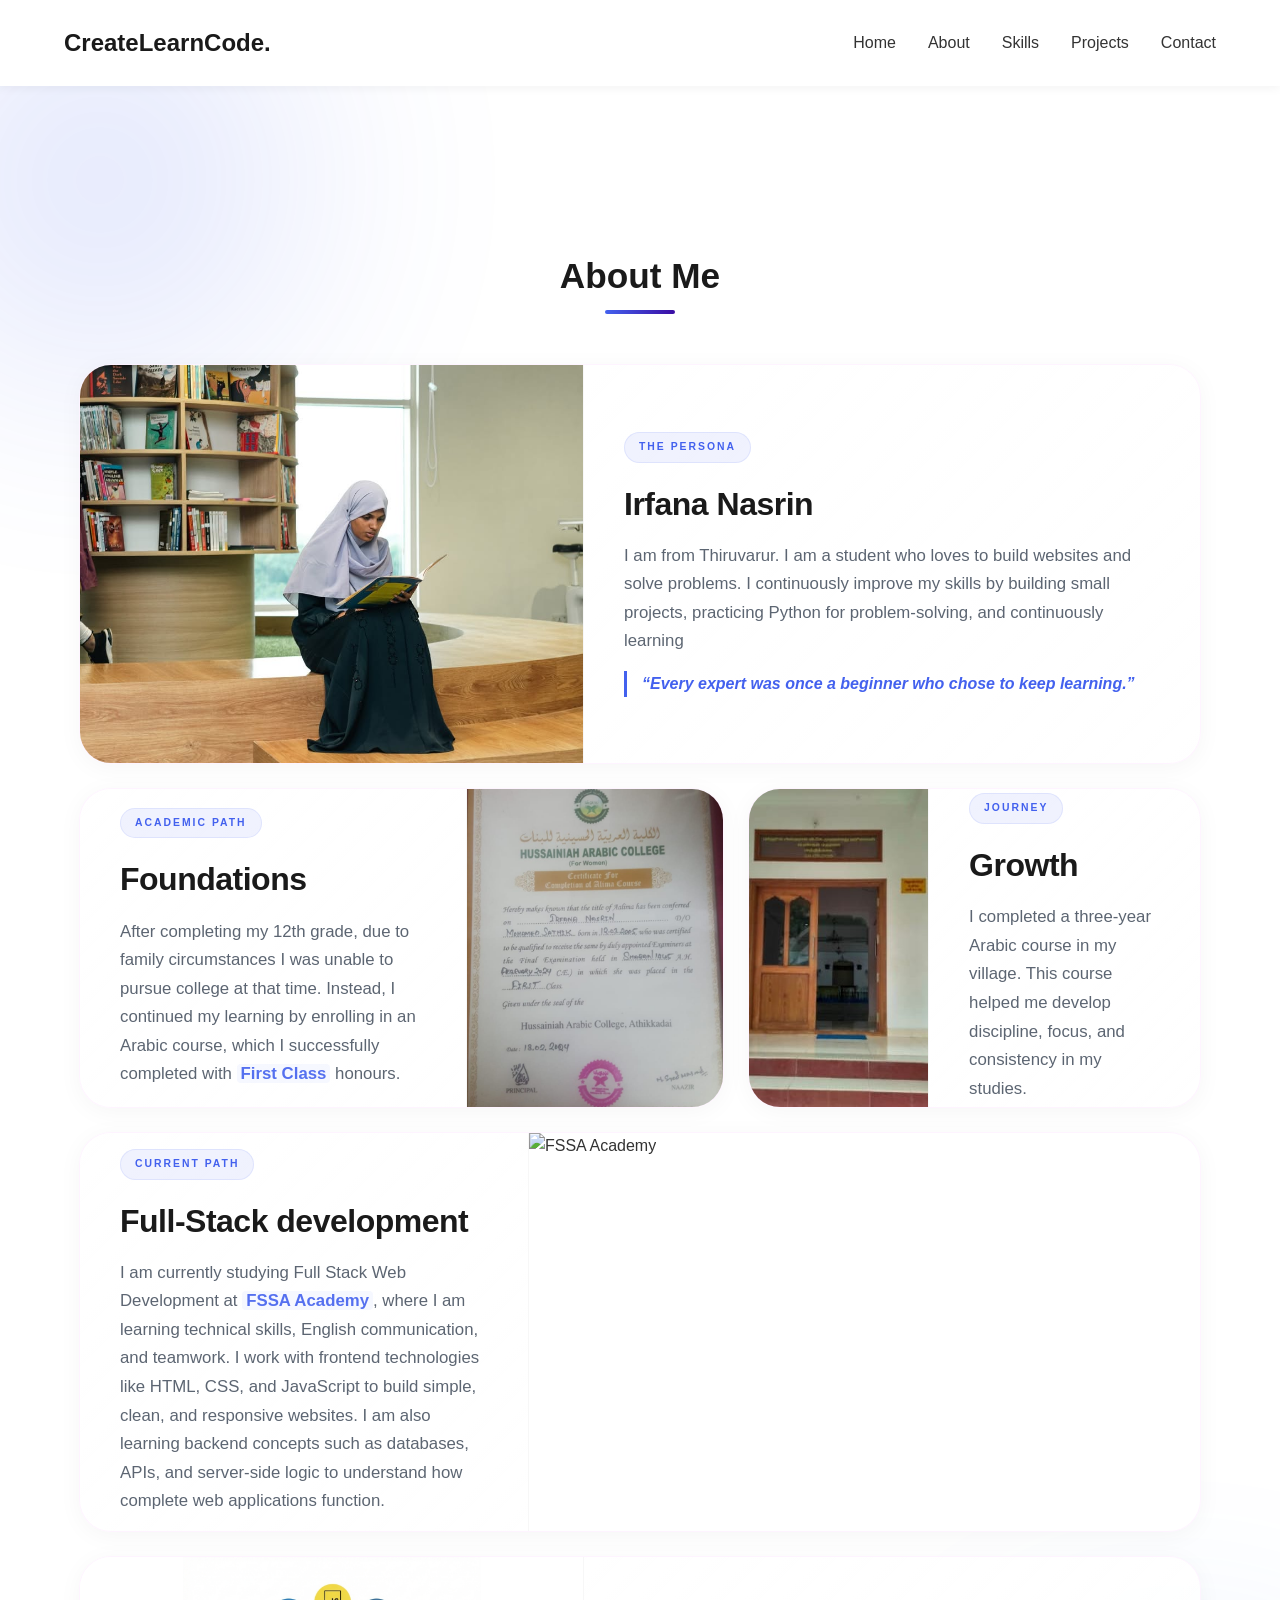
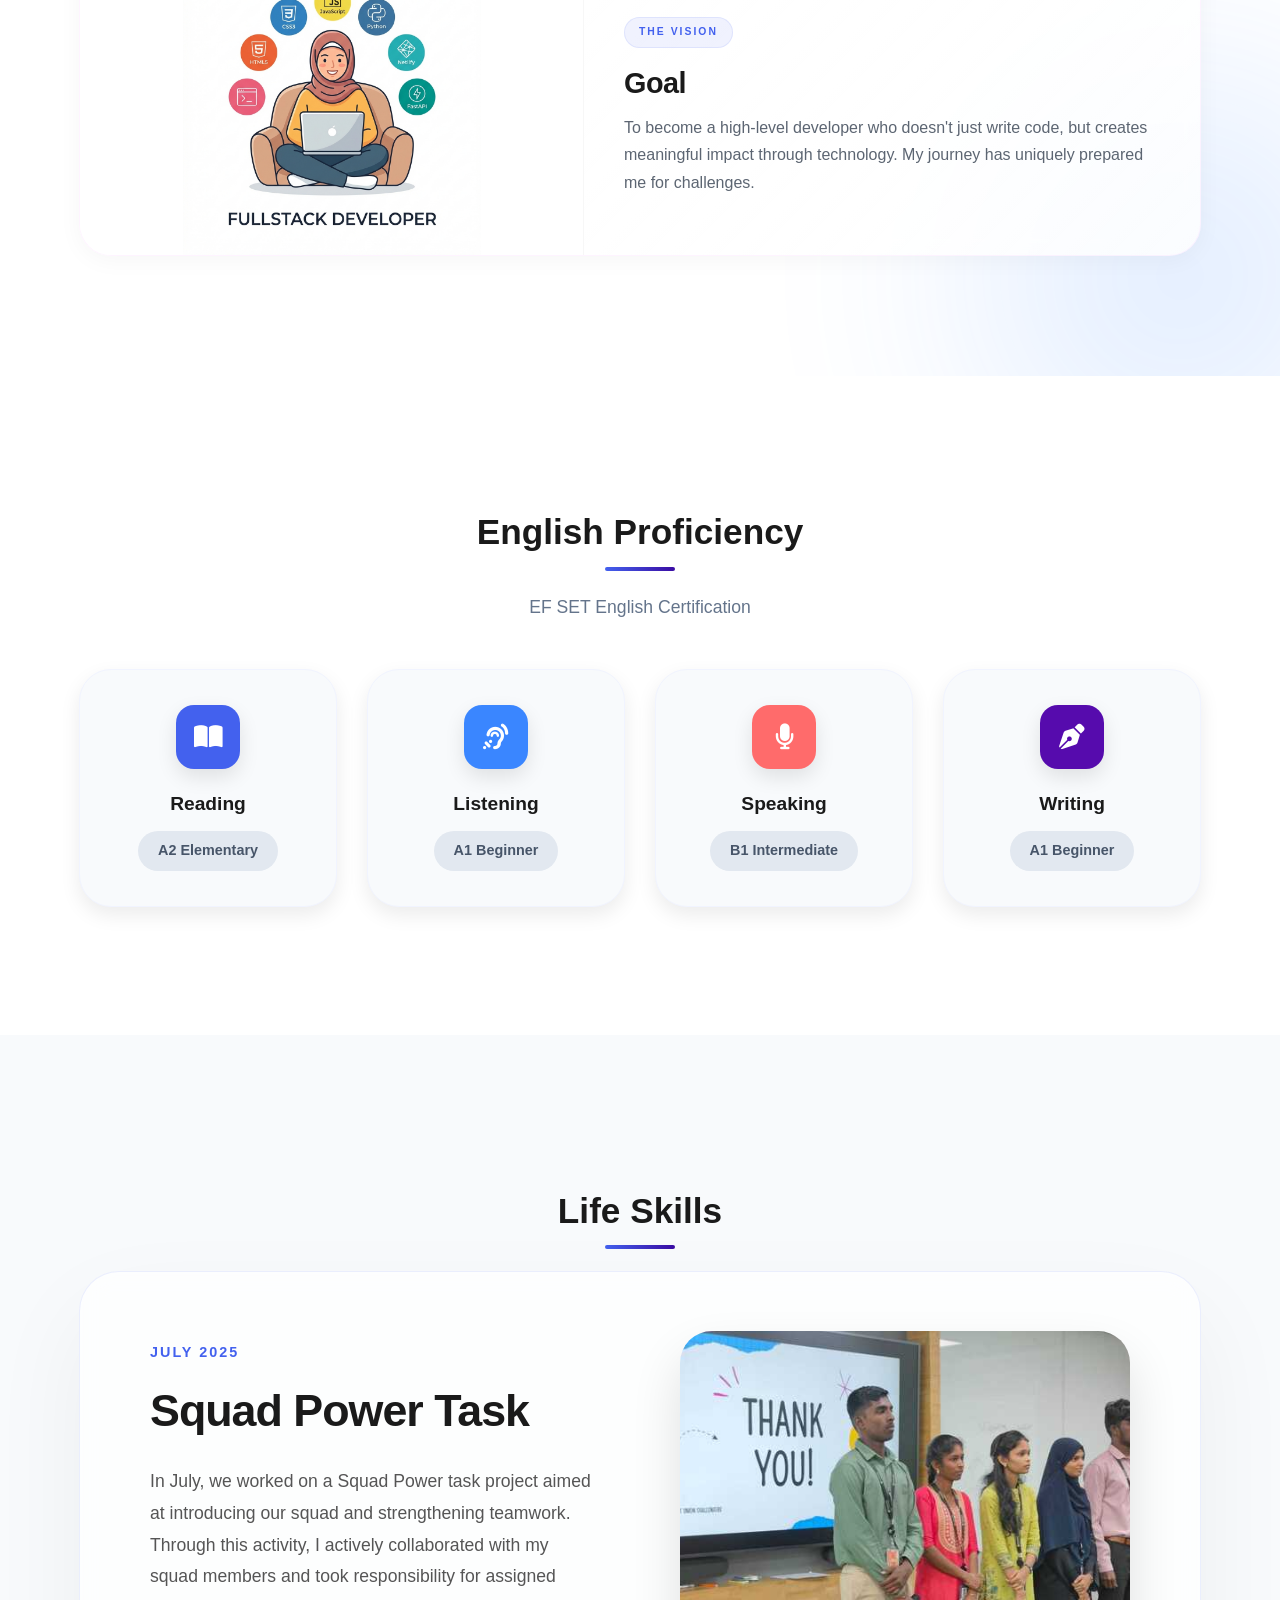
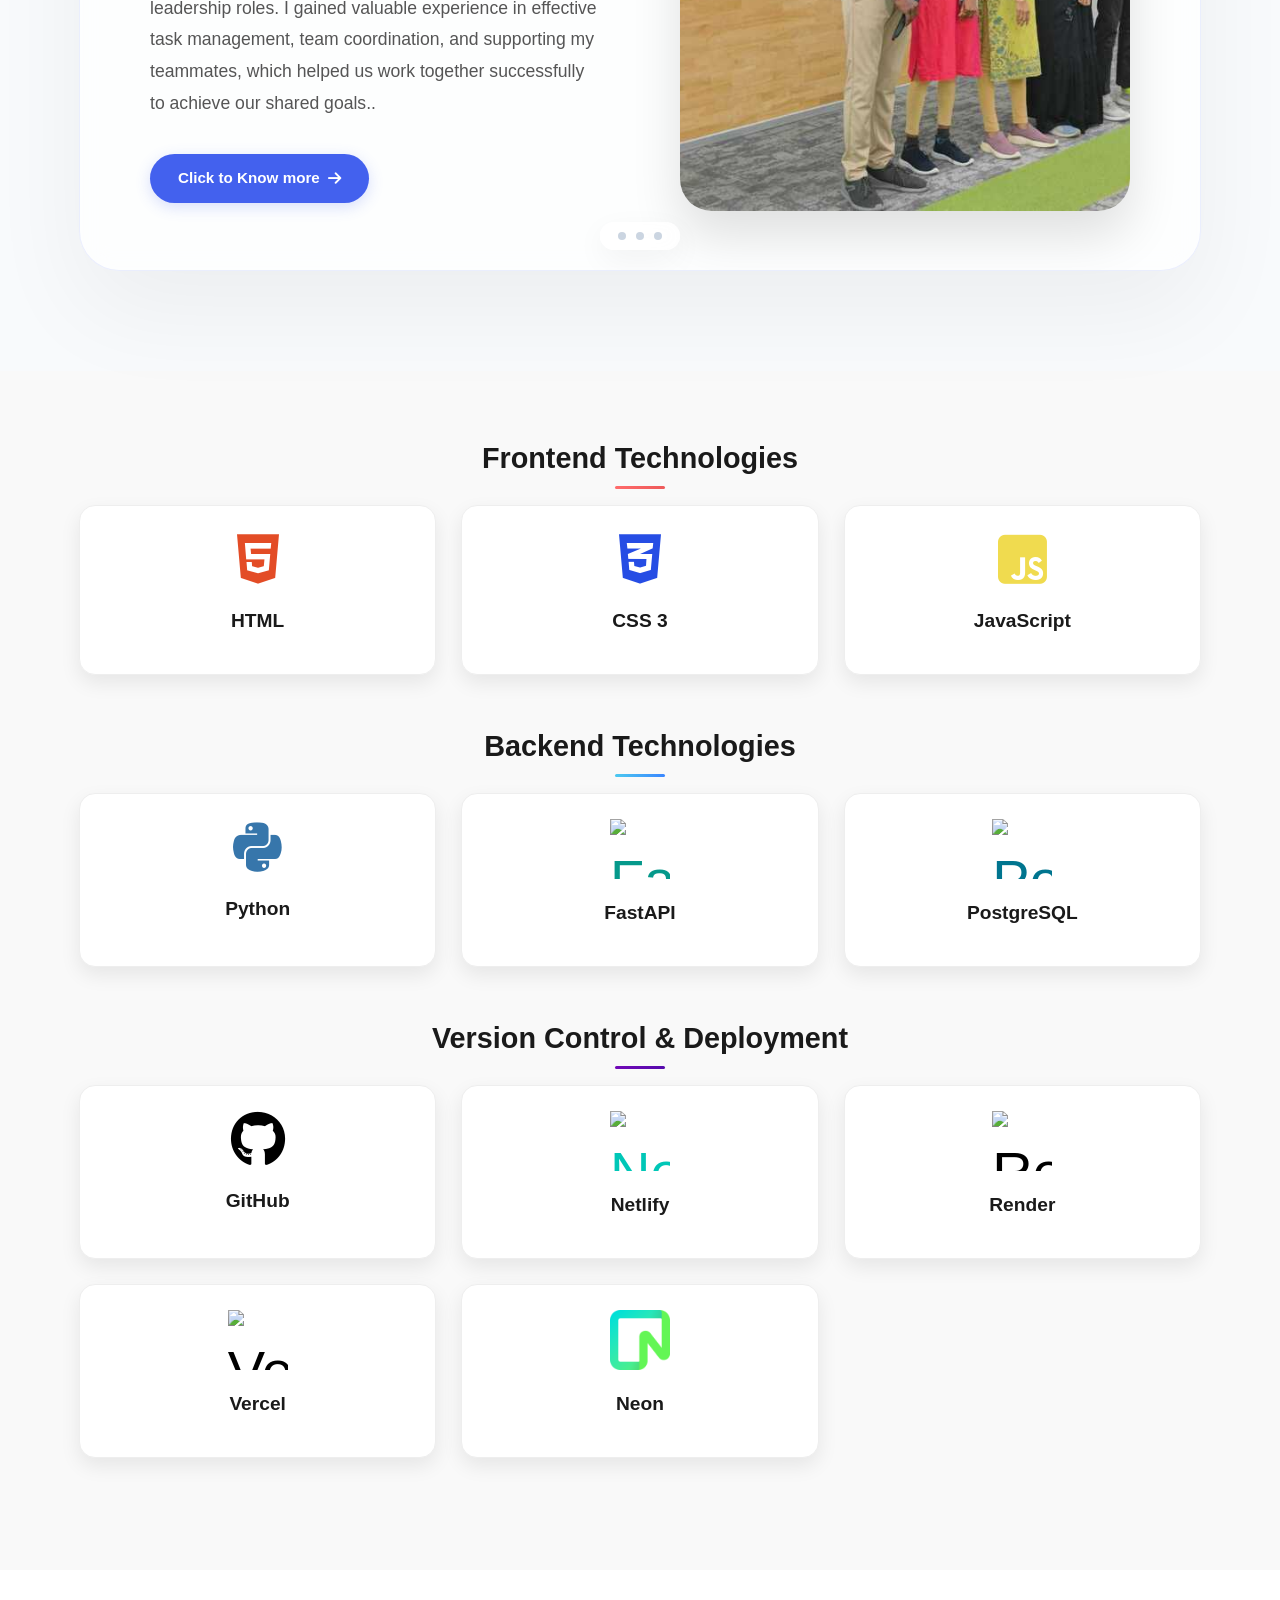
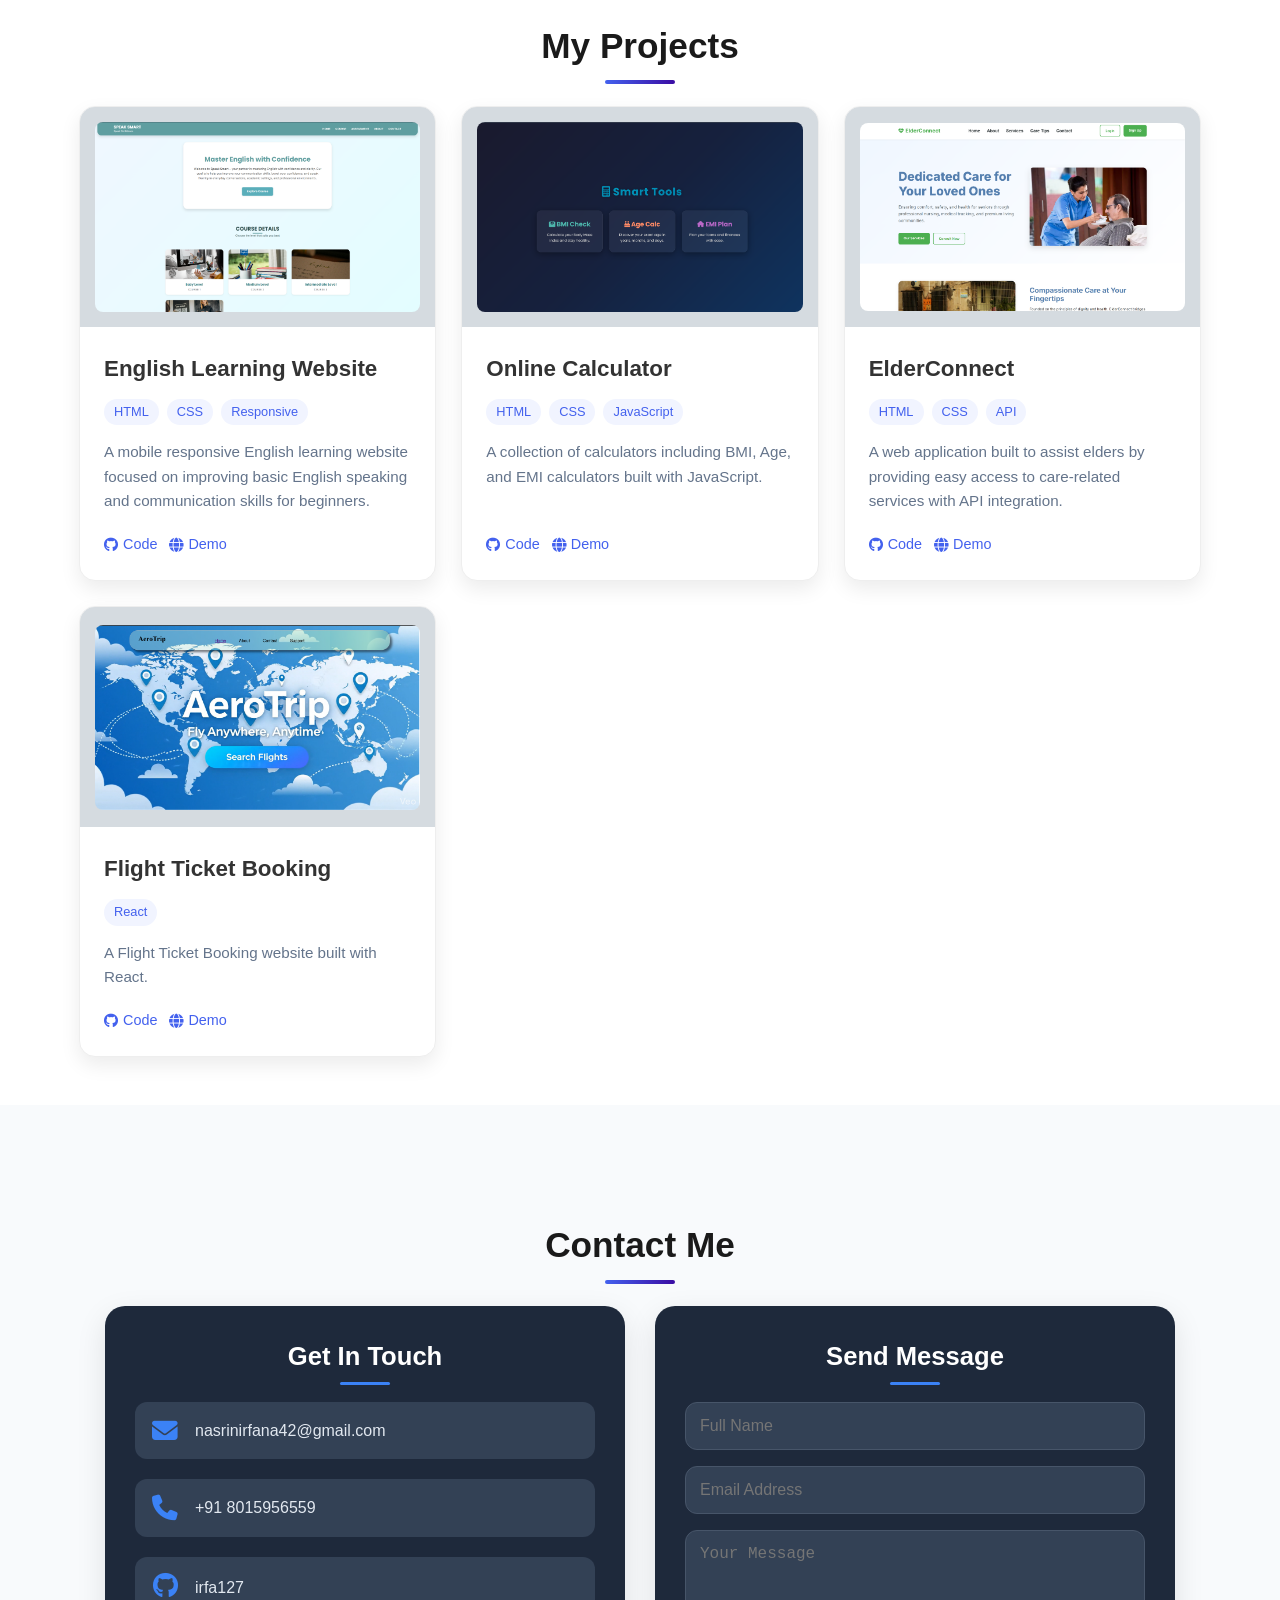
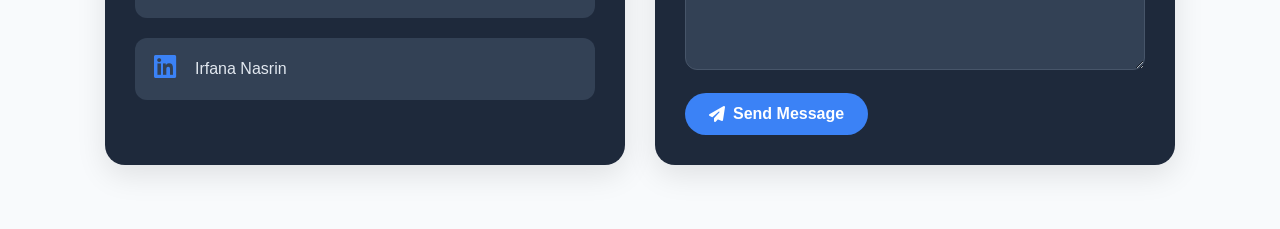
==== commit cbe5a983: "changes in project , skill section" ====
--- a/about.html
+++ b/about.html
@@ -34,7 +34,7 @@
     <section id="about" class="section-about">
       <div class="container mag-wrapper">
         <header class="mag-header">
-          <h1 class="mag-title">About <span>Me</span></h1>
+          <h2 class="section-title">About Me</h2>
         </header>
 
         <div class="mag-grid">
@@ -182,6 +182,7 @@
           <input type="radio" name="skill-slide" id="s1" class="slide-radio">
           <input type="radio" name="skill-slide" id="s2" class="slide-radio">
           <input type="radio" name="skill-slide" id="s3" class="slide-radio">
+
 
           <div class="skills-viewbox">
             <!-- Centralized Indicators (Inside & Center-Bottom) -->
@@ -336,10 +337,23 @@
                 <h3>Netlify</h3>
               </div>
             </div>
-            <div class="skill-card netlify" style="--color: #00c7b7">
+            <div class="skill-card render" style="--color: #000000">
               <div class="skill-icon"><img src="https://cdn.simpleicons.org/render" alt="Render" /></div>
               <div class="skill-info">
                 <h3>Render</h3>
+              </div>
+            </div>
+            <div class="skill-card vercel" style="--color: #000000">
+              <div class="skill-icon"><img src="https://www.vectorlogo.zone/logos/vercel/vercel-icon.svg"
+                  alt="Vercel" /></div>
+              <div class="skill-info">
+                <h3>Vercel</h3>
+              </div>
+            </div>
+            <div class="skill-card neon" style="--color: #00e599">
+              <div class="skill-icon"><img src="assets/neon-logo.png" alt="Neon" /></div>
+              <div class="skill-info">
+                <h3>Neon</h3>
               </div>
             </div>
           </div>
@@ -427,6 +441,28 @@
                   <i class="fa-brands fa-github"></i> Code
                 </a>
                 <a href="https://frontend-elder-project.vercel.app/" target="_blank" class="project-link demo">
+                  <i class="fa-solid fa-globe"></i> Demo
+                </a>
+              </div>
+            </div>
+          </article>
+          <article class="project-card-compact">
+            <div class="project-img-container">
+              <img src="assets/flight-booking.png" alt="Flight Booking" />
+            </div>
+            <div class="project-content">
+              <h3>Flight Ticket Booking</h3>
+              <div class="project-tech">
+                <span class="tech-tag">React</span>
+              </div>
+              <p>
+                A Flight Ticket Booking website built with React.
+              </p>
+              <div class="project-links-compact">
+                <a href="#" target="_blank" class="project-link github">
+                  <i class="fa-brands fa-github"></i> Code
+                </a>
+                <a href="#" target="_blank" class="project-link demo">
                   <i class="fa-solid fa-globe"></i> Demo
                 </a>
               </div>
--- a/style.css
+++ b/style.css
@@ -148,10 +148,10 @@
 }
 
 .mag-title {
-  font-size: 3.5rem;
-  font-weight: 950;
+  font-size: 2.2rem;
+  font-weight: 700;
   color: #1a1a1a;
-  line-height: 1.1;
+  line-height: 1.2;
 }
 
 .mag-title span {
@@ -549,12 +549,14 @@
   box-shadow: 0 12px 25px rgba(0, 0, 0, 0.12);
 }
 
-.skill-info h3,
-.project-content h3 {
-  font-size: 1.3rem;
+.skill-info h3 {
+  font-size: 1.2rem;
+  font-weight: 400;
   margin-bottom: 8px;
   color: #1a1a1a;
 }
+
+
 
 .skill-icon {
   font-size: 3.5rem;
@@ -607,26 +609,56 @@
 }
 
 .project-img-container {
-  height: 180px;
+  height: 220px;
+  /* Slightly taller for better framing */
   overflow: hidden;
+  background-color: #d5dbe0;
+  display: flex;
+  align-items: center;
+  justify-content: center;
+  padding: 15px;
+  /* Added internal padding for better alignment */
 }
 
 .project-img-container img {
-  width: 100%;
-  height: 100%;
-  object-fit: cover;
+  max-width: 100%;
+  max-height: 100%;
+  width: auto;
+  height: auto;
+  object-fit: contain;
+  border-radius: 8px;
+  /* Subtle rounding for the screenshot itself */
   transition: transform 0.5s ease;
 }
 
 .project-card-compact:hover .project-img-container img {
-  transform: scale(1.05);
+  transform: scale(1.03);
+  /* Gentler scale on hover */
 }
 
 .project-content {
-  padding: 20px;
+  padding: 24px;
   flex-grow: 1;
   display: flex;
   flex-direction: column;
+  text-align: left;
+  /* Consistent professional alignment */
+}
+
+.project-content h3 {
+  margin-top: 0;
+  margin-bottom: 12px;
+  font-size: 1.4rem;
+  font-weight: 700;
+}
+
+.project-content p {
+  font-size: 0.95rem;
+  line-height: 1.6;
+  color: #64748b;
+  margin-bottom: 20px;
+  flex-grow: 1;
+  /* Pushes links to the bottom */
 }
 
 .project-tech {
@@ -793,8 +825,8 @@
   box-shadow: 0 40px 100px rgba(0, 0, 0, 0.05);
   border: 1px solid rgba(67, 97, 238, 0.1);
   position: relative;
-  height: 520px;
-  /* Slightly more compact height */
+  height: 600px;
+  /* Increased for better presence */
   width: 100%;
   margin: 0 auto;
 }
@@ -996,8 +1028,8 @@
 }
 
 .slide-image {
-  height: 420px;
-  /* Slightly taller image */
+  height: 480px;
+  /* Increased to match container */
   border-radius: 32px;
   overflow: hidden;
   box-shadow: 0 25px 50px rgba(0, 0, 0, 0.12);
